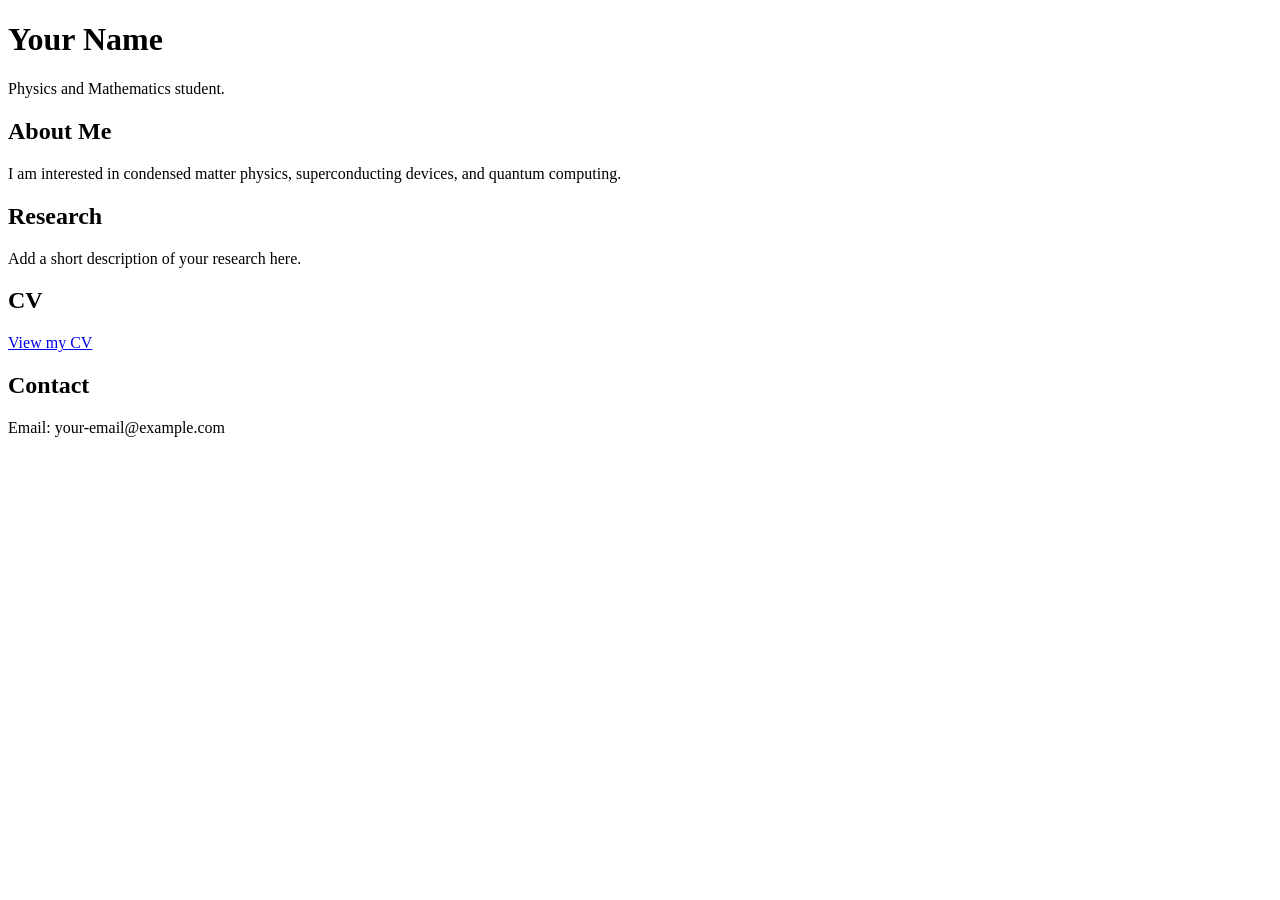
==== index.html @ e423e606 "Create index.html" ====
<!DOCTYPE html>
<html>
<head>
    <meta charset="UTF-8">
    <title>Your Name</title>
</head>

<body>
    <h1>Your Name</h1>

    <p>Physics and Mathematics student.</p>

    <h2>About Me</h2>
    <p>
        I am interested in condensed matter physics,
        superconducting devices, and quantum computing.
    </p>

    <h2>Research</h2>
    <p>
        Add a short description of your research here.
    </p>

    <h2>CV</h2>
    <p>
        <a href="cv.pdf">View my CV</a>
    </p>

    <h2>Contact</h2>
    <p>Email: your-email@example.com</p>
</body>
</html>
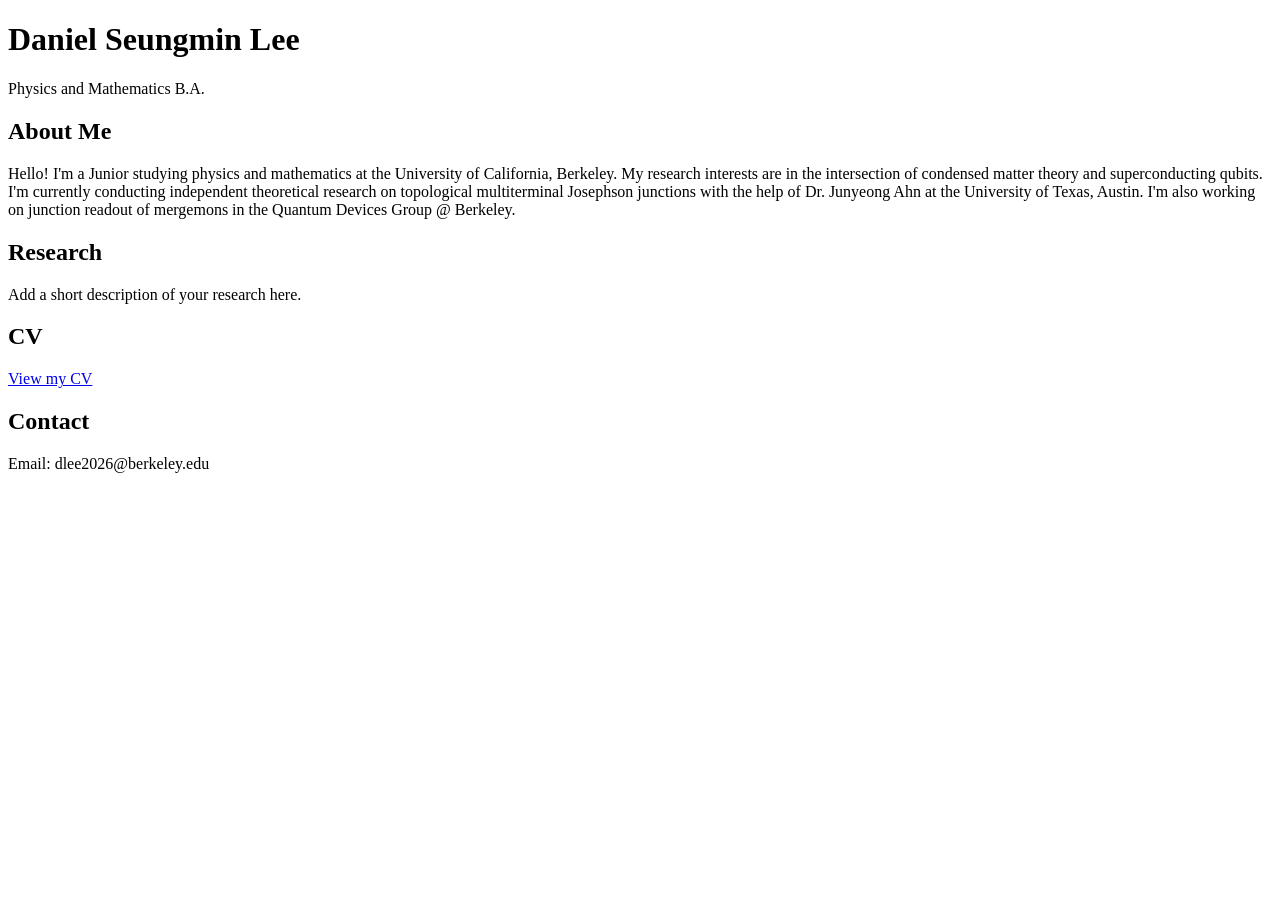
==== commit 4804cfc9: "Update index.html" ====
--- a/index.html
+++ b/index.html
@@ -2,18 +2,19 @@
 <html>
 <head>
     <meta charset="UTF-8">
-    <title>Your Name</title>
+    <title>Daniel Seungmin Lee</title>
 </head>
 
 <body>
-    <h1>Your Name</h1>
+    <h1>Daniel Seungmin Lee</h1>
 
-    <p>Physics and Mathematics student.</p>
+    <p>Physics and Mathematics B.A.</p>
 
     <h2>About Me</h2>
     <p>
-        I am interested in condensed matter physics,
-        superconducting devices, and quantum computing.
+        Hello! I'm a Junior studying physics and mathematics at the University of California, Berkeley. My research interests are in the intersection of condensed matter theory and superconducting
+        qubits. I'm currently conducting independent theoretical research on topological multiterminal Josephson junctions with the help of Dr. Junyeong Ahn at the University of Texas, Austin. I'm
+        also working on junction readout of mergemons in the Quantum Devices Group @ Berkeley.
     </p>
 
     <h2>Research</h2>
@@ -27,6 +28,6 @@
     </p>
 
     <h2>Contact</h2>
-    <p>Email: your-email@example.com</p>
+    <p>Email: dlee2026@berkeley.edu</p>
 </body>
 </html>
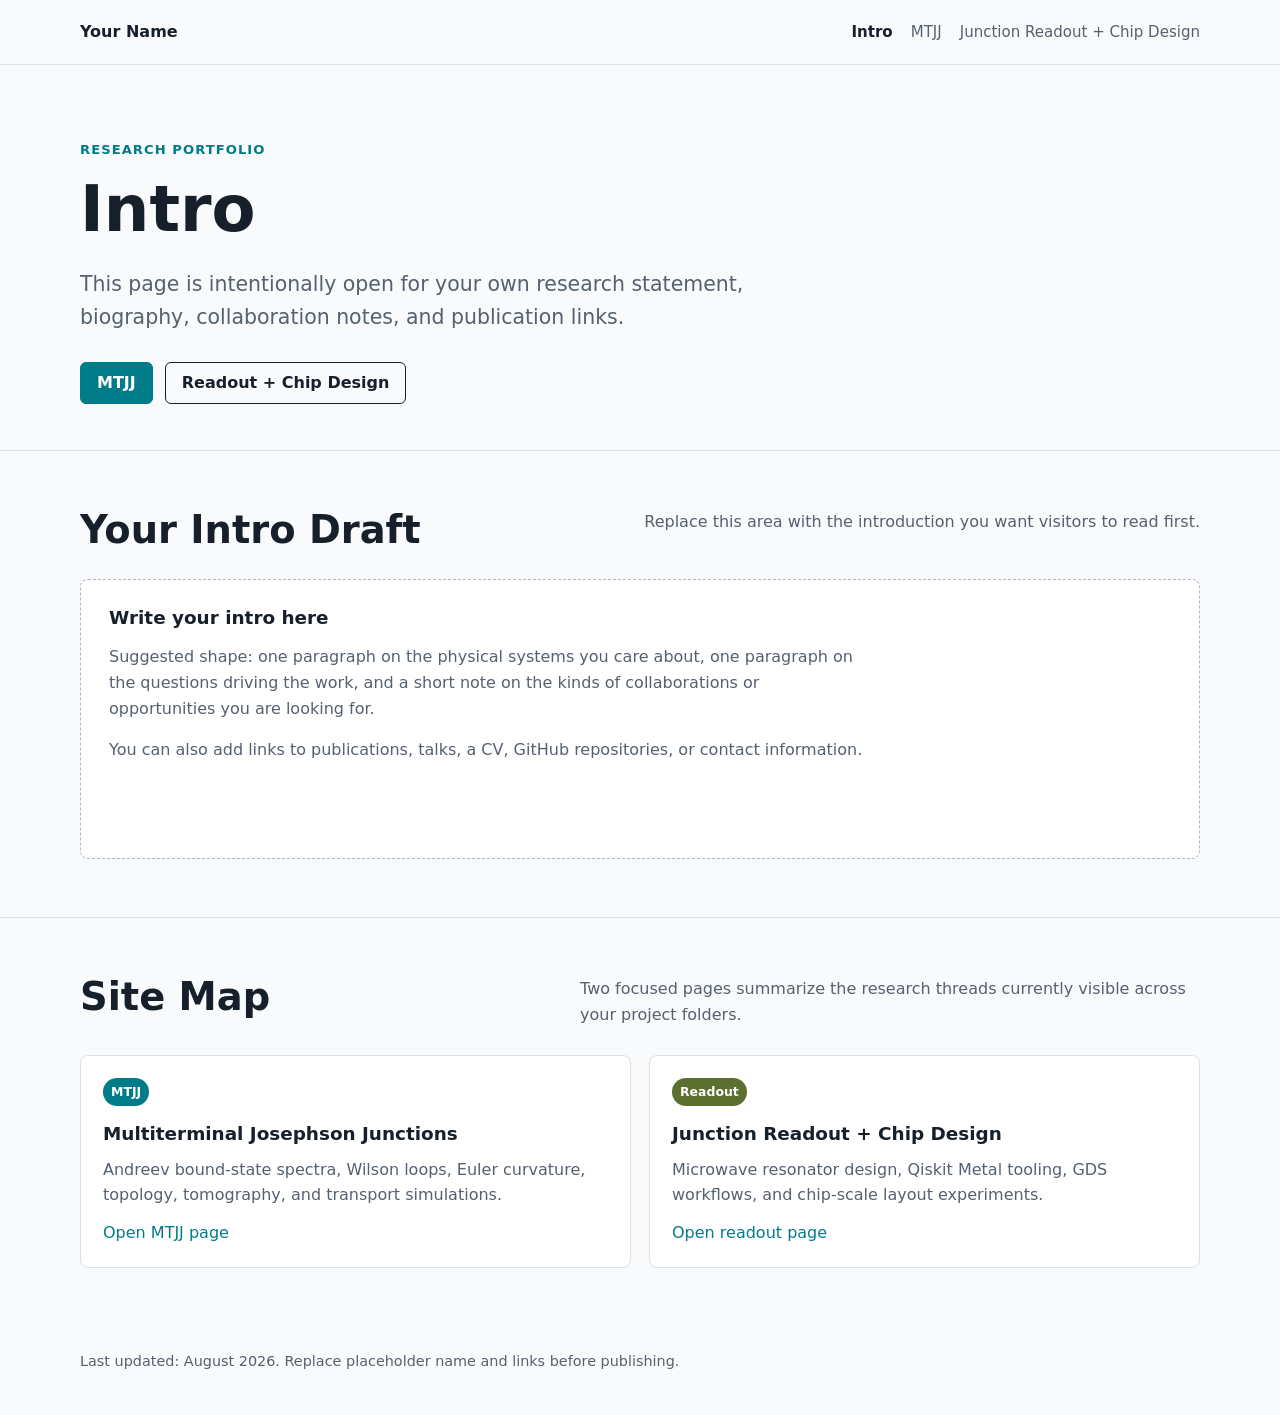
==== commit 3330c7aa: "Add files via upload" ====
--- a/index.html
+++ b/index.html
@@ -1,33 +1,96 @@
-<!DOCTYPE html>
-<html>
-<head>
-    <meta charset="UTF-8">
-    <title>Daniel Seungmin Lee</title>
-</head>
+<!doctype html>
+<html lang="en">
+  <head>
+    <meta charset="utf-8">
+    <meta name="viewport" content="width=device-width, initial-scale=1">
+    <title>Your Name | Research Intro</title>
+    <meta name="description" content="Research introduction and project overview.">
+    <link rel="stylesheet" href="styles.css">
+  </head>
+  <body>
+    <header class="site-header">
+      <nav class="nav" aria-label="Main navigation">
+        <a class="brand" href="index.html">Your Name</a>
+        <div class="nav-links">
+          <a href="index.html" aria-current="page">Intro</a>
+          <a href="mtjj.html">MTJJ</a>
+          <a href="junction-readout-chip-design.html">Junction Readout + Chip Design</a>
+        </div>
+      </nav>
+    </header>
 
-<body>
-    <h1>Daniel Seungmin Lee</h1>
+    <main>
+      <section class="hero" aria-labelledby="page-title">
+        <p class="eyebrow">Research Portfolio</p>
+        <h1 id="page-title">Intro</h1>
+        <p class="lead">
+          This page is intentionally open for your own research statement, biography, collaboration notes,
+          and publication links.
+        </p>
+        <div class="actions">
+          <a class="button primary" href="mtjj.html">MTJJ</a>
+          <a class="button" href="junction-readout-chip-design.html">Readout + Chip Design</a>
+        </div>
+      </section>
 
-    <p>Physics and Mathematics B.A.</p>
+      <section class="content-section" aria-labelledby="intro-draft-title">
+        <div class="section-inner">
+          <div class="section-heading">
+            <h2 id="intro-draft-title">Your Intro Draft</h2>
+            <p>
+              Replace this area with the introduction you want visitors to read first.
+            </p>
+          </div>
 
-    <h2>About Me</h2>
-    <p>
-        Hello! I'm a Junior studying physics and mathematics at the University of California, Berkeley. My research interests are in the intersection of condensed matter theory and superconducting
-        qubits. I'm currently conducting independent theoretical research on topological multiterminal Josephson junctions with the help of Dr. Junyeong Ahn at the University of Texas, Austin. I'm
-        also working on junction readout of mergemons in the Quantum Devices Group @ Berkeley.
-    </p>
+          <div class="draft-panel">
+            <h3>Write your intro here</h3>
+            <p>
+              Suggested shape: one paragraph on the physical systems you care about, one paragraph on the
+              questions driving the work, and a short note on the kinds of collaborations or opportunities
+              you are looking for.
+            </p>
+            <p>
+              You can also add links to publications, talks, a CV, GitHub repositories, or contact information.
+            </p>
+          </div>
+        </div>
+      </section>
 
-    <h2>Research</h2>
-    <p>
-        Add a short description of your research here.
-    </p>
+      <section class="content-section" aria-labelledby="site-map-title">
+        <div class="section-inner">
+          <div class="section-heading">
+            <h2 id="site-map-title">Site Map</h2>
+            <p>
+              Two focused pages summarize the research threads currently visible across your project folders.
+            </p>
+          </div>
 
-    <h2>CV</h2>
-    <p>
-        <a href="cv.pdf">View my CV</a>
-    </p>
+          <div class="grid two">
+            <article class="card">
+              <span class="tag">MTJJ</span>
+              <h3>Multiterminal Josephson Junctions</h3>
+              <p>
+                Andreev bound-state spectra, Wilson loops, Euler curvature, topology, tomography, and transport
+                simulations.
+              </p>
+              <p><a href="mtjj.html">Open MTJJ page</a></p>
+            </article>
 
-    <h2>Contact</h2>
-    <p>Email: dlee2026@berkeley.edu</p>
-</body>
+            <article class="card">
+              <span class="tag green">Readout</span>
+              <h3>Junction Readout + Chip Design</h3>
+              <p>
+                Microwave resonator design, Qiskit Metal tooling, GDS workflows, and chip-scale layout experiments.
+              </p>
+              <p><a href="junction-readout-chip-design.html">Open readout page</a></p>
+            </article>
+          </div>
+        </div>
+      </section>
+    </main>
+
+    <footer>
+      Last updated: August 2026. Replace placeholder name and links before publishing.
+    </footer>
+  </body>
 </html>
--- a/styles.css
+++ b/styles.css
@@ -0,0 +1,337 @@
+:root {
+  --ink: #17202a;
+  --muted: #56616f;
+  --line: #d9e0e7;
+  --paper: #f8fafb;
+  --panel: #ffffff;
+  --accent: #007c89;
+  --accent-2: #9f3d33;
+  --accent-3: #5c6f2f;
+  --shadow: 0 18px 48px rgba(23, 32, 42, 0.1);
+}
+
+* {
+  box-sizing: border-box;
+}
+
+body {
+  margin: 0;
+  color: var(--ink);
+  font-family: Inter, ui-sans-serif, system-ui, -apple-system, BlinkMacSystemFont, "Segoe UI", sans-serif;
+  line-height: 1.6;
+  background: var(--paper);
+}
+
+a {
+  color: var(--accent);
+  text-decoration: none;
+}
+
+a:hover {
+  text-decoration: underline;
+}
+
+.site-header {
+  position: sticky;
+  top: 0;
+  z-index: 10;
+  border-bottom: 1px solid rgba(217, 224, 231, 0.9);
+  background: rgba(248, 250, 251, 0.92);
+  backdrop-filter: blur(16px);
+}
+
+.nav {
+  display: flex;
+  align-items: center;
+  justify-content: space-between;
+  width: min(1120px, calc(100% - 32px));
+  min-height: 64px;
+  margin: 0 auto;
+}
+
+.brand {
+  color: var(--ink);
+  font-weight: 750;
+}
+
+.nav-links {
+  display: flex;
+  gap: 18px;
+  font-size: 0.94rem;
+}
+
+.nav-links a {
+  color: var(--muted);
+}
+
+.nav-links a[aria-current="page"] {
+  color: var(--ink);
+  font-weight: 750;
+}
+
+.hero {
+  width: min(1120px, calc(100% - 32px));
+  margin: 0 auto;
+  padding: 74px 0 46px;
+}
+
+.hero-grid {
+  display: grid;
+  grid-template-columns: minmax(0, 1.05fr) minmax(320px, 0.95fr);
+  gap: 42px;
+  align-items: center;
+}
+
+.eyebrow {
+  margin: 0 0 14px;
+  color: var(--accent);
+  font-size: 0.82rem;
+  font-weight: 750;
+  letter-spacing: 0.08em;
+  text-transform: uppercase;
+}
+
+h1,
+h2,
+h3 {
+  margin: 0;
+  line-height: 1.1;
+}
+
+h1 {
+  max-width: 820px;
+  font-size: clamp(2.4rem, 5vw, 5rem);
+}
+
+h2 {
+  font-size: clamp(1.8rem, 3vw, 2.5rem);
+}
+
+h3 {
+  font-size: 1.15rem;
+}
+
+.lead {
+  max-width: 740px;
+  margin: 24px 0 0;
+  color: var(--muted);
+  font-size: clamp(1.04rem, 2vw, 1.28rem);
+}
+
+.actions {
+  display: flex;
+  flex-wrap: wrap;
+  gap: 12px;
+  margin-top: 28px;
+}
+
+.button {
+  display: inline-flex;
+  align-items: center;
+  justify-content: center;
+  min-height: 42px;
+  padding: 0 16px;
+  border: 1px solid var(--ink);
+  border-radius: 6px;
+  color: var(--ink);
+  font-weight: 700;
+}
+
+.button.primary {
+  border-color: var(--accent);
+  color: #fff;
+  background: var(--accent);
+}
+
+.feature-figure {
+  overflow: hidden;
+  margin: 0;
+  border: 1px solid var(--line);
+  border-radius: 8px;
+  background: var(--panel);
+  box-shadow: var(--shadow);
+}
+
+.feature-figure img {
+  display: block;
+  width: 100%;
+  aspect-ratio: 1.42;
+  object-fit: cover;
+}
+
+.caption {
+  padding: 12px 14px;
+  color: var(--muted);
+  font-size: 0.88rem;
+}
+
+section.content-section {
+  border-top: 1px solid var(--line);
+}
+
+.section-inner {
+  width: min(1120px, calc(100% - 32px));
+  margin: 0 auto;
+  padding: 58px 0;
+}
+
+.section-heading {
+  display: flex;
+  justify-content: space-between;
+  gap: 24px;
+  margin-bottom: 28px;
+}
+
+.section-heading p {
+  max-width: 620px;
+  margin: 0;
+  color: var(--muted);
+}
+
+.grid {
+  display: grid;
+  gap: 18px;
+}
+
+.grid.two {
+  grid-template-columns: repeat(2, minmax(0, 1fr));
+}
+
+.grid.three {
+  grid-template-columns: repeat(3, minmax(0, 1fr));
+}
+
+.grid.four {
+  grid-template-columns: repeat(4, minmax(0, 1fr));
+}
+
+.card,
+.note,
+.result {
+  border: 1px solid var(--line);
+  border-radius: 8px;
+  background: var(--panel);
+}
+
+.card,
+.note {
+  padding: 22px;
+}
+
+.card p,
+.note p,
+.result p {
+  margin: 12px 0 0;
+  color: var(--muted);
+}
+
+.card ul,
+.note ul {
+  margin: 16px 0 0;
+  padding-left: 18px;
+  color: var(--muted);
+}
+
+.tag {
+  display: inline-block;
+  margin-bottom: 18px;
+  padding: 4px 8px;
+  border-radius: 999px;
+  color: #fff;
+  font-size: 0.78rem;
+  font-weight: 750;
+  background: var(--accent);
+}
+
+.tag.red {
+  background: var(--accent-2);
+}
+
+.tag.green {
+  background: var(--accent-3);
+}
+
+.result img {
+  display: block;
+  width: 100%;
+  aspect-ratio: 1.2;
+  object-fit: cover;
+  border-bottom: 1px solid var(--line);
+  border-radius: 8px 8px 0 0;
+}
+
+.result-body {
+  padding: 16px;
+}
+
+.draft-panel {
+  min-height: 280px;
+  padding: 28px;
+  border: 1px dashed #aeb8c4;
+  border-radius: 8px;
+  background: #fff;
+}
+
+.draft-panel p {
+  max-width: 760px;
+  color: var(--muted);
+}
+
+.timeline {
+  display: grid;
+  gap: 14px;
+}
+
+.timeline-item {
+  display: grid;
+  grid-template-columns: 150px minmax(0, 1fr);
+  gap: 18px;
+  padding: 18px 0;
+  border-top: 1px solid var(--line);
+}
+
+.timeline-item:first-child {
+  border-top: 0;
+}
+
+.date {
+  color: var(--accent-2);
+  font-weight: 750;
+}
+
+footer {
+  width: min(1120px, calc(100% - 32px));
+  margin: 0 auto;
+  padding: 24px 0 42px;
+  color: var(--muted);
+  font-size: 0.9rem;
+}
+
+@media (max-width: 860px) {
+  .nav {
+    align-items: flex-start;
+    flex-direction: column;
+    padding: 14px 0;
+  }
+
+  .nav-links {
+    flex-wrap: wrap;
+    gap: 10px 14px;
+  }
+
+  .hero-grid,
+  .grid.two,
+  .grid.three,
+  .grid.four {
+    grid-template-columns: 1fr;
+  }
+
+  .section-heading {
+    display: block;
+  }
+
+  .timeline-item {
+    grid-template-columns: 1fr;
+    gap: 4px;
+  }
+}
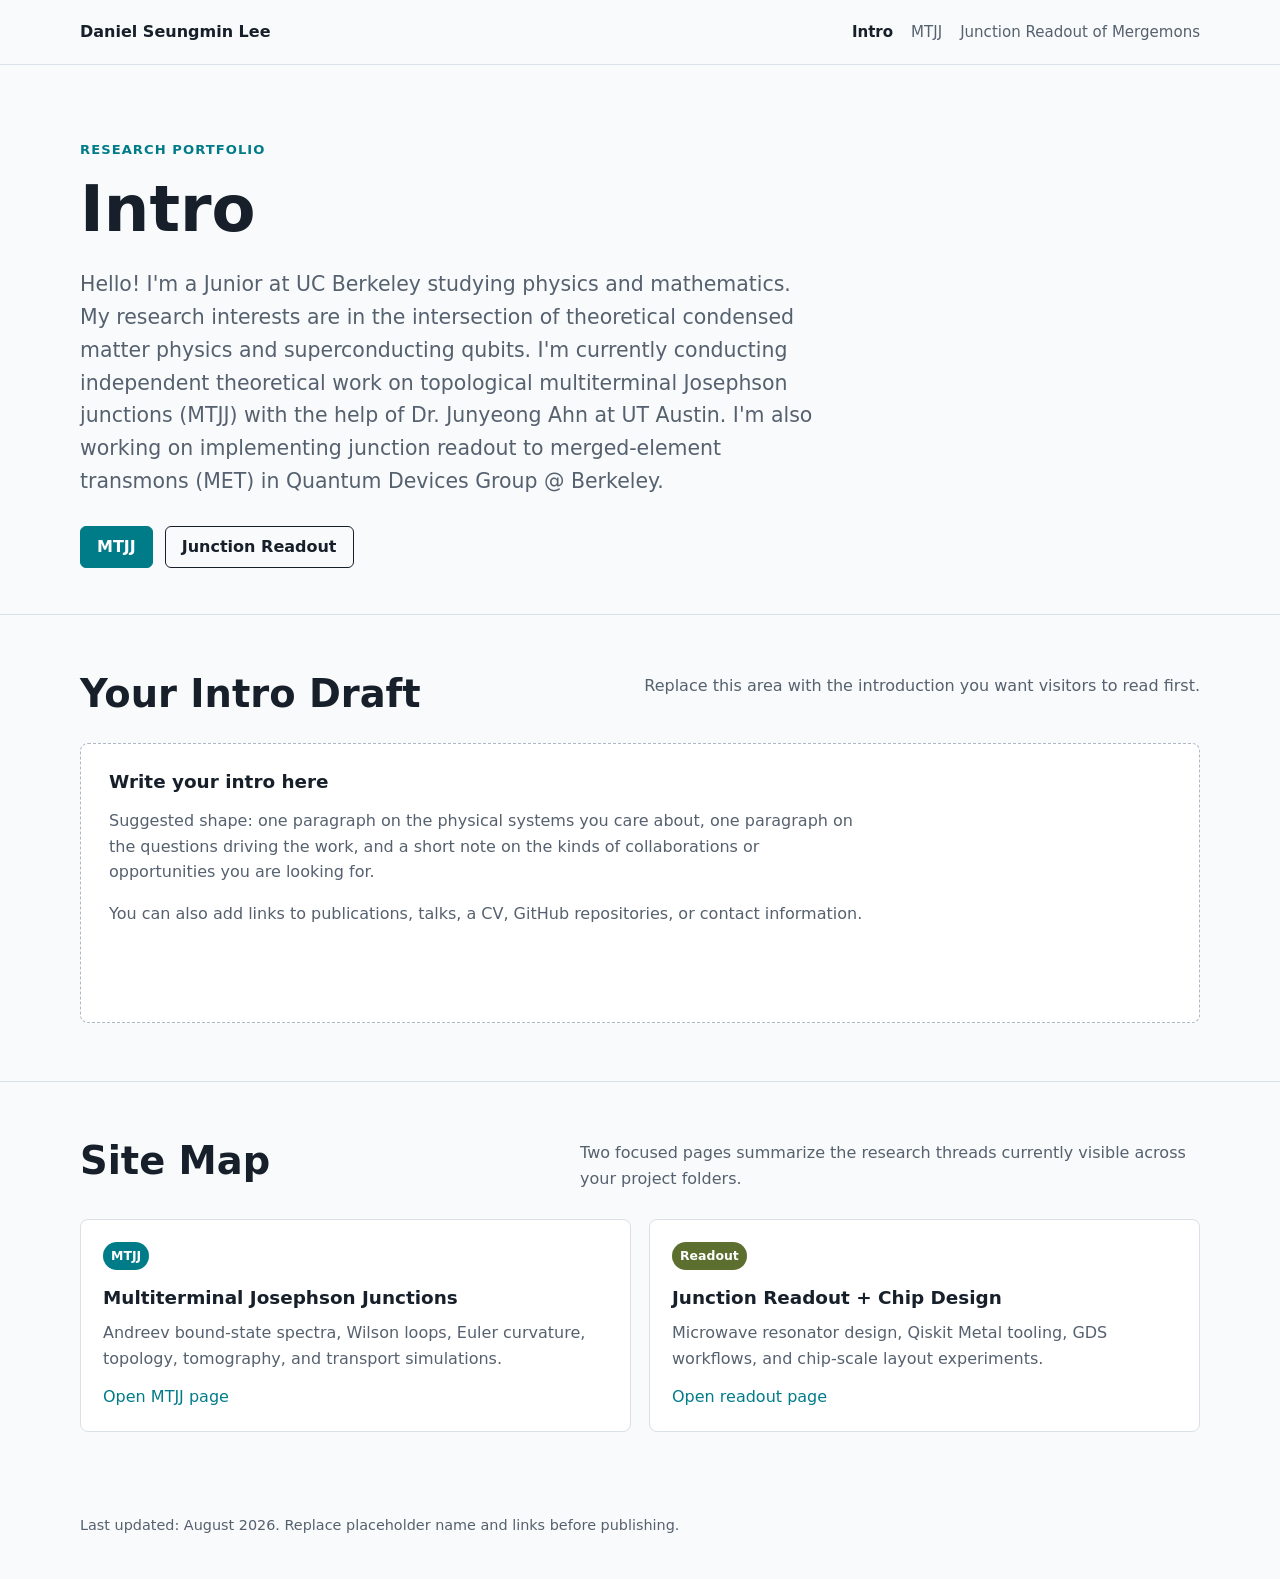
==== commit 1db09995: "Update index.html" ====
--- a/index.html
+++ b/index.html
@@ -3,18 +3,18 @@
   <head>
     <meta charset="utf-8">
     <meta name="viewport" content="width=device-width, initial-scale=1">
-    <title>Your Name | Research Intro</title>
+    <title>Daniel Seungmin Lee | About Me</title>
     <meta name="description" content="Research introduction and project overview.">
     <link rel="stylesheet" href="styles.css">
   </head>
   <body>
     <header class="site-header">
       <nav class="nav" aria-label="Main navigation">
-        <a class="brand" href="index.html">Your Name</a>
+        <a class="brand" href="index.html">Daniel Seungmin Lee</a>
         <div class="nav-links">
           <a href="index.html" aria-current="page">Intro</a>
           <a href="mtjj.html">MTJJ</a>
-          <a href="junction-readout-chip-design.html">Junction Readout + Chip Design</a>
+          <a href="junction-readout-chip-design.html">Junction Readout of Mergemons</a>
         </div>
       </nav>
     </header>
@@ -24,12 +24,15 @@
         <p class="eyebrow">Research Portfolio</p>
         <h1 id="page-title">Intro</h1>
         <p class="lead">
-          This page is intentionally open for your own research statement, biography, collaboration notes,
-          and publication links.
+          Hello! I'm a Junior at UC Berkeley studying physics and mathematics. My research interests are in
+          the intersection of theoretical condensed matter physics and superconducting qubits. I'm currently
+          conducting independent theoretical work on topological multiterminal Josephson junctions (MTJJ) with
+          the help of Dr. Junyeong Ahn at UT Austin. I'm also working on implementing junction readout to
+          merged-element transmons (MET) in Quantum Devices Group @ Berkeley. 
         </p>
         <div class="actions">
           <a class="button primary" href="mtjj.html">MTJJ</a>
-          <a class="button" href="junction-readout-chip-design.html">Readout + Chip Design</a>
+          <a class="button" href="junction-readout-chip-design.html">Junction Readout</a>
         </div>
       </section>
 
